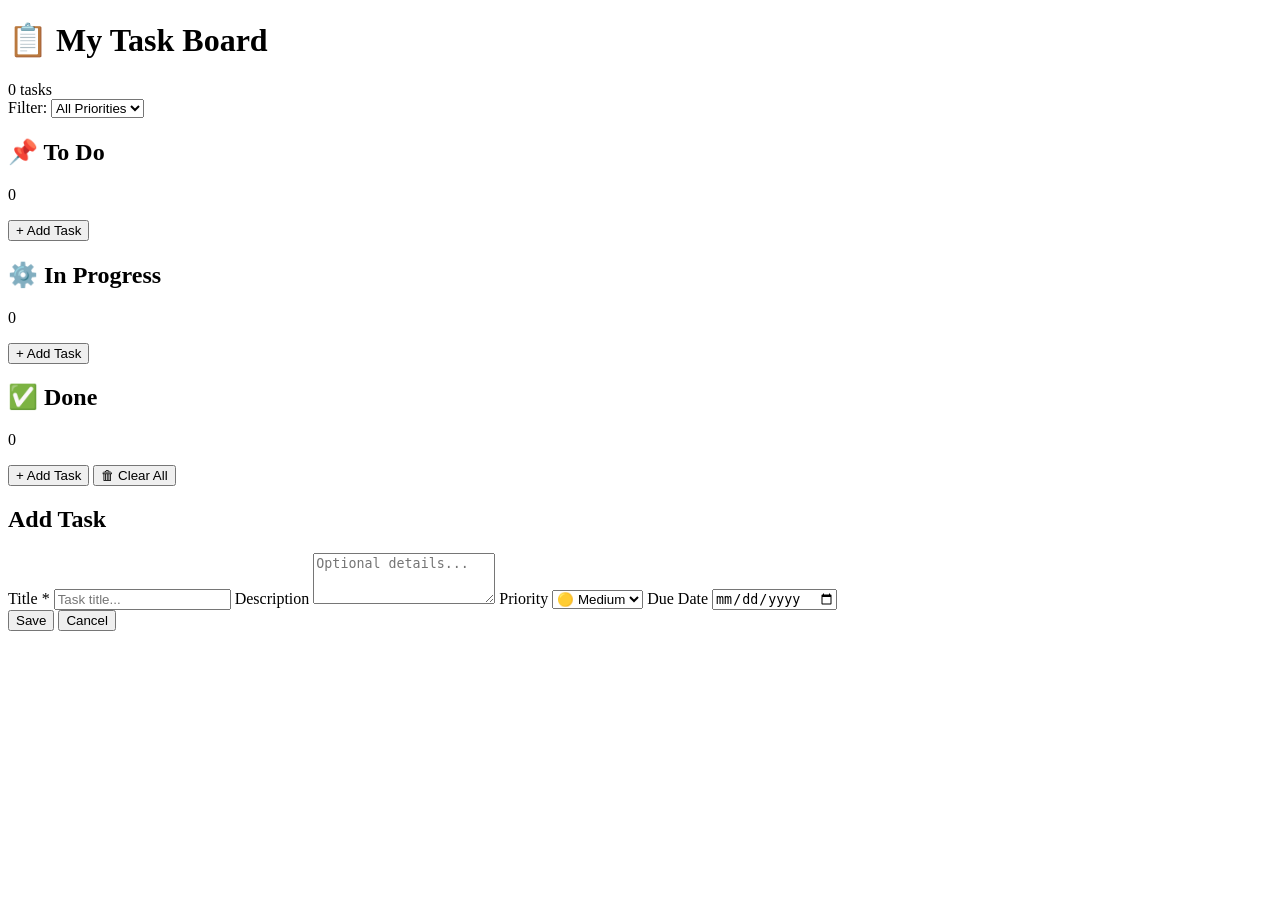
==== Lab Task 2/index.html @ 46287f6d "Step 1: Build HTML structure including Kanban columns and modal (Task 1)" ====
<!DOCTYPE html>
<html lang="en">

<head>
    <meta charset="UTF-8">
    <meta name="viewport" content="width=device-width, initial-scale=1.0">
    <title>My Task Board</title>
    <link rel="stylesheet" href="style.css">
</head>

<body>
    <header class="app-header">
        <div class="header-left">
            <h1 class="app-title">📋 My Task Board</h1>
            <span id="task-counter" class="task-counter">0 tasks</span>
        </div>
        <div class="header-right">
            <label for="priority-filter" class="filter-label">Filter:</label>
            <select id="priority-filter" class="filter-select">
                <option value="all">All Priorities</option>
                <option value="high">🔴 High</option>
                <option value="medium">🟡 Medium</option>
                <option value="low">🟢 Low</option>
            </select>
        </div>
    </header>

    <main class="board">
        <section class="column" id="todo">
            <div class="column-header">
                <h2 class="column-title">📌 To Do</h2>
                <span class="column-count" id="todo-count">0</span>
            </div>
            <ul class="task-list" id="todo-list"></ul>
            <button class="btn-add" data-col="todo">+ Add Task</button>
        </section>

        <section class="column" id="inprogress">
            <div class="column-header">
                <h2 class="column-title">⚙️ In Progress</h2>
                <span class="column-count" id="inprogress-count">0</span>
            </div>
            <ul class="task-list" id="inprogress-list"></ul>
            <button class="btn-add" data-col="inprogress">+ Add Task</button>
        </section>

        <section class="column" id="done">
            <div class="column-header">
                <h2 class="column-title">✅ Done</h2>
                <span class="column-count" id="done-count">0</span>
            </div>
            <ul class="task-list" id="done-list"></ul>
            <div class="column-footer">
                <button class="btn-add" data-col="done">+ Add Task</button>
                <button class="btn-clear" id="clear-done">🗑 Clear All</button>
            </div>
        </section>
    </main>

    <div class="modal-overlay hidden" id="modal-overlay">
        <div class="modal" id="task-modal">
            <h2 class="modal-heading" id="modal-heading">Add Task</h2>

            <label class="modal-label">Title <span class="required">*</span></label>
            <input class="modal-input" type="text" id="input-title" placeholder="Task title...">

            <label class="modal-label">Description</label>
            <textarea class="modal-input modal-textarea" id="input-desc" placeholder="Optional details..."
                rows="3"></textarea>

            <label class="modal-label">Priority</label>
            <select class="modal-input" id="input-priority">
                <option value="high">🔴 High</option>
                <option value="medium" selected>🟡 Medium</option>
                <option value="low">🟢 Low</option>
            </select>

            <label class="modal-label">Due Date</label>
            <input class="modal-input" type="date" id="input-due">

            <div class="modal-actions">
                <button class="btn-save" id="btn-save">Save</button>
                <button class="btn-cancel" id="btn-cancel">Cancel</button>
            </div>
        </div>
    </div>

    <script src="taskmanager.js"></script>
</body>

</html>
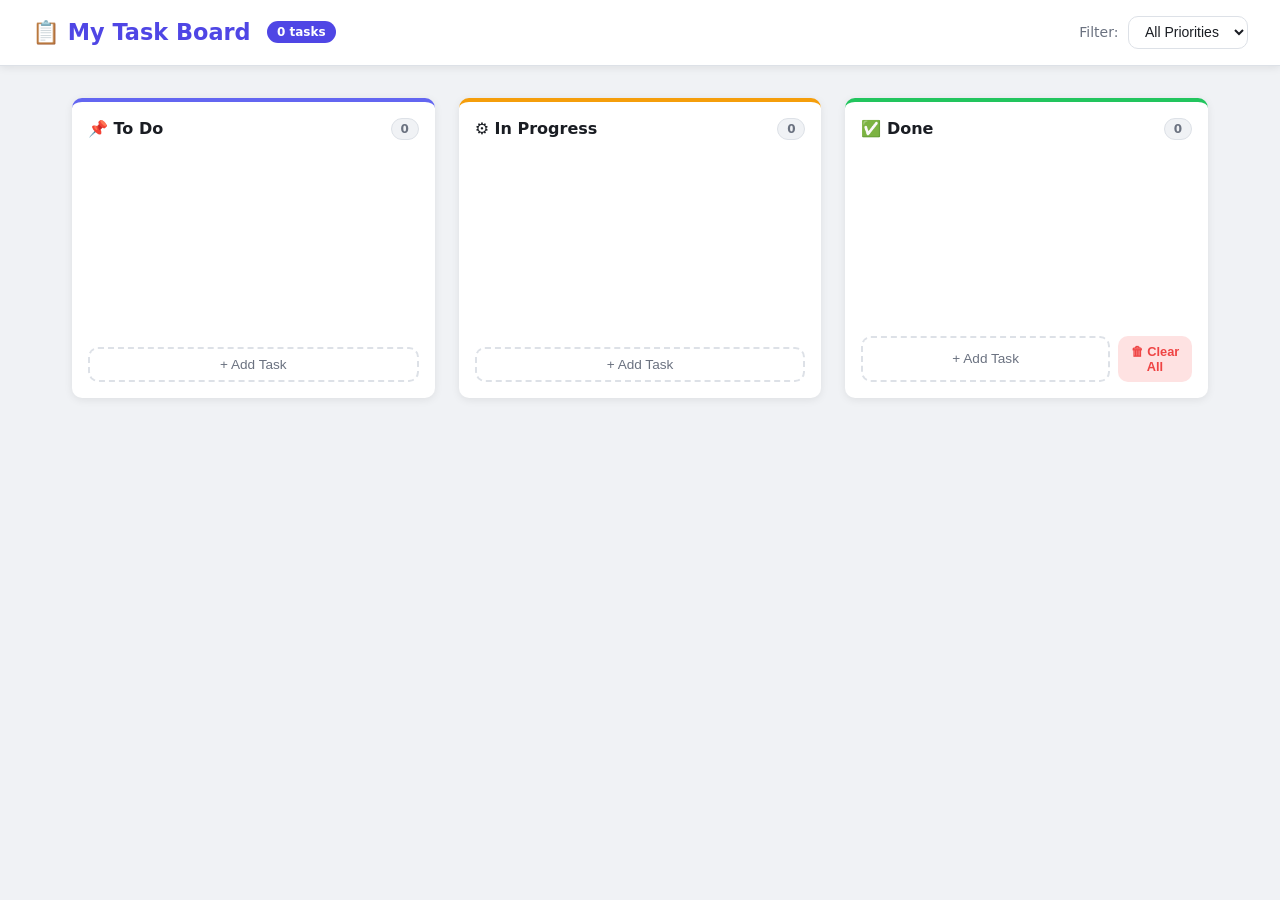
==== commit 4befbd56: "Step 3: Initialize state, cache DOM elements, and add helper functions" ====
--- a/Lab Task 2/index.html
+++ b/Lab Task 2/index.html
@@ -85,7 +85,7 @@
         </div>
     </div>
 
-    <script src="taskmanager.js"></script>
+    <script src="taskmanger.js"></script>
 </body>
 
 </html>
--- a/Lab Task 2/style.css
+++ b/Lab Task 2/style.css
@@ -0,0 +1,476 @@
+/* 
+   KANBAN TASK BOARD — style.css
+   Sections:
+   1. Reset & CSS Variables
+   2. Layout — Header & Board
+   3. Column styles
+   4. Task Card styles
+   5. Priority badges
+   6. Modal styles
+   7. Buttons
+   8. Utility classes (hidden, is-hidden, fade-out)
+ */
+
+/*  1. Reset & CSS Variables  */
+*,
+*::before,
+*::after {
+    box-sizing: border-box;
+    margin: 0;
+    padding: 0;
+}
+
+:root {
+    --color-bg: #f0f2f5;
+    --color-surface: #ffffff;
+    --color-border: #dde1e7;
+    --color-text: #1a1d23;
+    --color-muted: #6b7280;
+    --color-accent: #4f46e5;
+    --color-accent-hover: #4338ca;
+
+    /* Priority colours */
+    --color-high: #ef4444;
+    --color-medium: #f59e0b;
+    --color-low: #22c55e;
+
+    /* Column accent colours */
+    --col-todo: #6366f1;
+    --col-inprogress: #f59e0b;
+    --col-done: #22c55e;
+
+    --radius: 10px;
+    --shadow: 0 2px 8px rgba(0, 0, 0, .08);
+    --transition: .2s ease;
+}
+
+body {
+    font-family: 'Segoe UI', system-ui, sans-serif;
+    background: var(--color-bg);
+    color: var(--color-text);
+    min-height: 100vh;
+}
+
+/* ─── 2. Header ─────────────────────────────── */
+.app-header {
+    background: var(--color-surface);
+    border-bottom: 1px solid var(--color-border);
+    padding: 1rem 2rem;
+    display: flex;
+    align-items: center;
+    justify-content: space-between;
+    position: sticky;
+    top: 0;
+    z-index: 100;
+    box-shadow: var(--shadow);
+}
+
+.header-left {
+    display: flex;
+    align-items: center;
+    gap: 1rem;
+}
+
+.app-title {
+    font-size: 1.4rem;
+    font-weight: 700;
+    color: var(--color-accent);
+}
+
+/* Total task counter badge */
+.task-counter {
+    background: var(--color-accent);
+    color: #fff;
+    font-size: .75rem;
+    font-weight: 600;
+    padding: .25rem .65rem;
+    border-radius: 999px;
+}
+
+.header-right {
+    display: flex;
+    align-items: center;
+    gap: .6rem;
+}
+
+.filter-label {
+    font-size: .875rem;
+    color: var(--color-muted);
+    font-weight: 500;
+}
+
+.filter-select {
+    padding: .4rem .75rem;
+    border: 1px solid var(--color-border);
+    border-radius: var(--radius);
+    font-size: .875rem;
+    cursor: pointer;
+    background: var(--color-surface);
+    color: var(--color-text);
+}
+
+/* ─── 3. Board & Column layout ──────────────── */
+.board {
+    display: grid;
+    grid-template-columns: repeat(3, 1fr);
+    gap: 1.5rem;
+    padding: 2rem;
+    max-width: 1200px;
+    margin: 0 auto;
+}
+
+@media (max-width: 768px) {
+    .board {
+        grid-template-columns: 1fr;
+        padding: 1rem;
+    }
+}
+
+.column {
+    background: var(--color-surface);
+    border-radius: var(--radius);
+    box-shadow: var(--shadow);
+    display: flex;
+    flex-direction: column;
+    gap: .75rem;
+    padding: 1rem;
+    min-height: 300px;
+}
+
+/* Colour accent on top of each column */
+#todo {
+    border-top: 4px solid var(--col-todo);
+}
+
+#inprogress {
+    border-top: 4px solid var(--col-inprogress);
+}
+
+#done {
+    border-top: 4px solid var(--col-done);
+}
+
+.column-header {
+    display: flex;
+    align-items: center;
+    justify-content: space-between;
+}
+
+.column-title {
+    font-size: 1rem;
+    font-weight: 700;
+}
+
+/* Per-column task count badge */
+.column-count {
+    background: var(--color-bg);
+    color: var(--color-muted);
+    font-size: .75rem;
+    font-weight: 600;
+    padding: .2rem .55rem;
+    border-radius: 999px;
+    border: 1px solid var(--color-border);
+}
+
+.task-list {
+    list-style: none;
+    display: flex;
+    flex-direction: column;
+    gap: .6rem;
+    flex: 1;
+}
+
+.column-footer {
+    display: flex;
+    gap: .5rem;
+}
+
+/* ─── 4. Task Card ───────────────────────────── */
+.task-card {
+    background: var(--color-bg);
+    border: 1px solid var(--color-border);
+    border-radius: var(--radius);
+    padding: .75rem 1rem;
+    display: flex;
+    flex-direction: column;
+    gap: .35rem;
+    transition: box-shadow var(--transition), transform var(--transition);
+    cursor: default;
+}
+
+.task-card:hover {
+    box-shadow: 0 4px 12px rgba(0, 0, 0, .1);
+    transform: translateY(-1px);
+}
+
+/* Title — double-click to edit */
+.task-title {
+    font-size: .95rem;
+    font-weight: 600;
+    cursor: pointer;
+    word-break: break-word;
+}
+
+.task-title:hover {
+    color: var(--color-accent);
+}
+
+/* Inline edit input that replaces the title span */
+.inline-edit-input {
+    font-size: .95rem;
+    font-weight: 600;
+    border: 2px solid var(--color-accent);
+    border-radius: 6px;
+    padding: .15rem .4rem;
+    width: 100%;
+    outline: none;
+}
+
+.task-desc {
+    font-size: .8rem;
+    color: var(--color-muted);
+    word-break: break-word;
+}
+
+.task-due {
+    font-size: .75rem;
+    color: var(--color-muted);
+}
+
+/* Card action buttons row */
+.task-actions {
+    display: flex;
+    gap: .4rem;
+    margin-top: .25rem;
+}
+
+/* ─── 5. Priority Badges ────────────────────── */
+.priority-badge {
+    display: inline-block;
+    font-size: .7rem;
+    font-weight: 700;
+    text-transform: uppercase;
+    letter-spacing: .04em;
+    padding: .15rem .5rem;
+    border-radius: 999px;
+    width: fit-content;
+}
+
+.priority-high {
+    background: #fee2e2;
+    color: var(--color-high);
+}
+
+.priority-medium {
+    background: #fef3c7;
+    color: #b45309;
+}
+
+.priority-low {
+    background: #dcfce7;
+    color: #15803d;
+}
+
+/* ─── 6. Modal ───────────────────────────────── */
+.modal-overlay {
+    position: fixed;
+    inset: 0;
+    background: rgba(0, 0, 0, .45);
+    display: flex;
+    align-items: center;
+    justify-content: center;
+    z-index: 200;
+}
+
+.modal {
+    background: var(--color-surface);
+    border-radius: var(--radius);
+    padding: 2rem;
+    width: 90%;
+    max-width: 460px;
+    display: flex;
+    flex-direction: column;
+    gap: .75rem;
+    box-shadow: 0 8px 30px rgba(0, 0, 0, .2);
+}
+
+.modal-heading {
+    font-size: 1.2rem;
+    font-weight: 700;
+    margin-bottom: .25rem;
+}
+
+.modal-label {
+    font-size: .875rem;
+    font-weight: 600;
+    color: var(--color-muted);
+}
+
+.required {
+    color: var(--color-high);
+}
+
+.modal-input {
+    width: 100%;
+    padding: .5rem .75rem;
+    border: 1px solid var(--color-border);
+    border-radius: var(--radius);
+    font-size: .9rem;
+    font-family: inherit;
+    color: var(--color-text);
+    background: var(--color-bg);
+    transition: border-color var(--transition);
+}
+
+.modal-input:focus {
+    outline: none;
+    border-color: var(--color-accent);
+}
+
+.modal-textarea {
+    resize: vertical;
+}
+
+.modal-error {
+    color: var(--color-high);
+    font-size: .8rem;
+    font-weight: 500;
+}
+
+.modal-actions {
+    display: flex;
+    gap: .75rem;
+    margin-top: .5rem;
+}
+
+/* ─── 7. Buttons ─────────────────────────────── */
+/* Add Task button */
+.btn-add {
+    background: none;
+    border: 2px dashed var(--color-border);
+    border-radius: var(--radius);
+    padding: .5rem;
+    font-size: .85rem;
+    color: var(--color-muted);
+    cursor: pointer;
+    width: 100%;
+    transition: border-color var(--transition), color var(--transition);
+}
+
+.btn-add:hover {
+    border-color: var(--color-accent);
+    color: var(--color-accent);
+}
+
+/* Clear Done button */
+.btn-clear {
+    background: #fee2e2;
+    color: var(--color-high);
+    border: none;
+    border-radius: var(--radius);
+    padding: .5rem .75rem;
+    font-size: .8rem;
+    font-weight: 600;
+    cursor: pointer;
+    transition: background var(--transition);
+}
+
+.btn-clear:hover {
+    background: #fecaca;
+}
+
+/* Save / Cancel modal buttons */
+.btn-save {
+    background: var(--color-accent);
+    color: #fff;
+    border: none;
+    border-radius: var(--radius);
+    padding: .55rem 1.2rem;
+    font-size: .9rem;
+    font-weight: 600;
+    cursor: pointer;
+    flex: 1;
+    transition: background var(--transition);
+}
+
+.btn-save:hover {
+    background: var(--color-accent-hover);
+}
+
+.btn-cancel {
+    background: var(--color-bg);
+    color: var(--color-muted);
+    border: 1px solid var(--color-border);
+    border-radius: var(--radius);
+    padding: .55rem 1.2rem;
+    font-size: .9rem;
+    font-weight: 600;
+    cursor: pointer;
+    transition: background var(--transition);
+}
+
+.btn-cancel:hover {
+    background: var(--color-border);
+}
+
+/* Edit / Delete card buttons */
+.btn-edit {
+    background: #e0e7ff;
+    color: var(--color-accent);
+    border: none;
+    border-radius: 6px;
+    padding: .25rem .6rem;
+    font-size: .75rem;
+    font-weight: 600;
+    cursor: pointer;
+    transition: background var(--transition);
+}
+
+.btn-edit:hover {
+    background: #c7d2fe;
+}
+
+.btn-delete {
+    background: #fee2e2;
+    color: var(--color-high);
+    border: none;
+    border-radius: 6px;
+    padding: .25rem .6rem;
+    font-size: .75rem;
+    font-weight: 600;
+    cursor: pointer;
+    transition: background var(--transition);
+}
+
+.btn-delete:hover {
+    background: #fecaca;
+}
+
+/* ─── 8. Utility classes ─────────────────────── */
+
+/* Completely hide an element (modal overlay, error msg) */
+.hidden {
+    display: none !important;
+}
+
+/* Hide a task card from filter — keeps its space logic intact */
+.is-hidden {
+    display: none !important;
+}
+
+/* Fade-out animation before removing a card */
+@keyframes fadeOut {
+    from {
+        opacity: 1;
+        transform: scale(1);
+    }
+
+    to {
+        opacity: 0;
+        transform: scale(.95);
+    }
+}
+
+.fade-out {
+    animation: fadeOut .3s ease forwards;
+}
